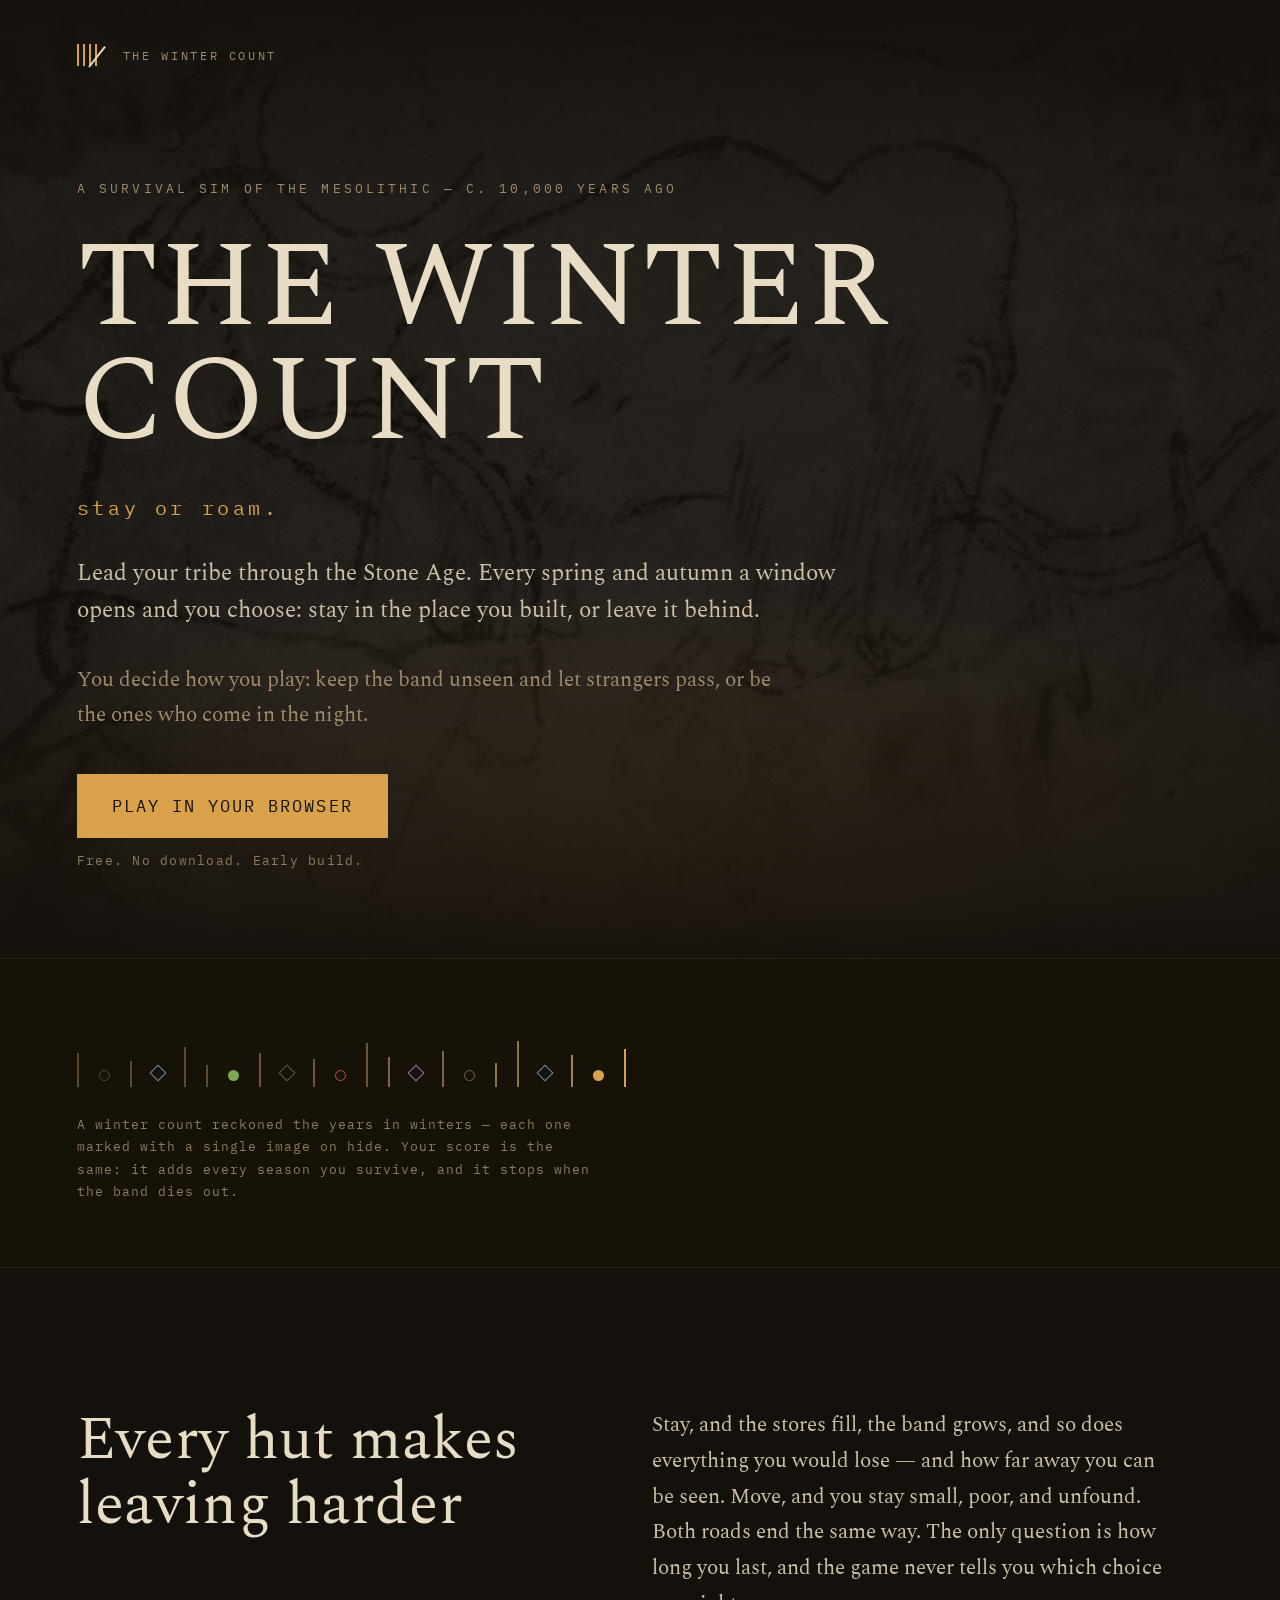
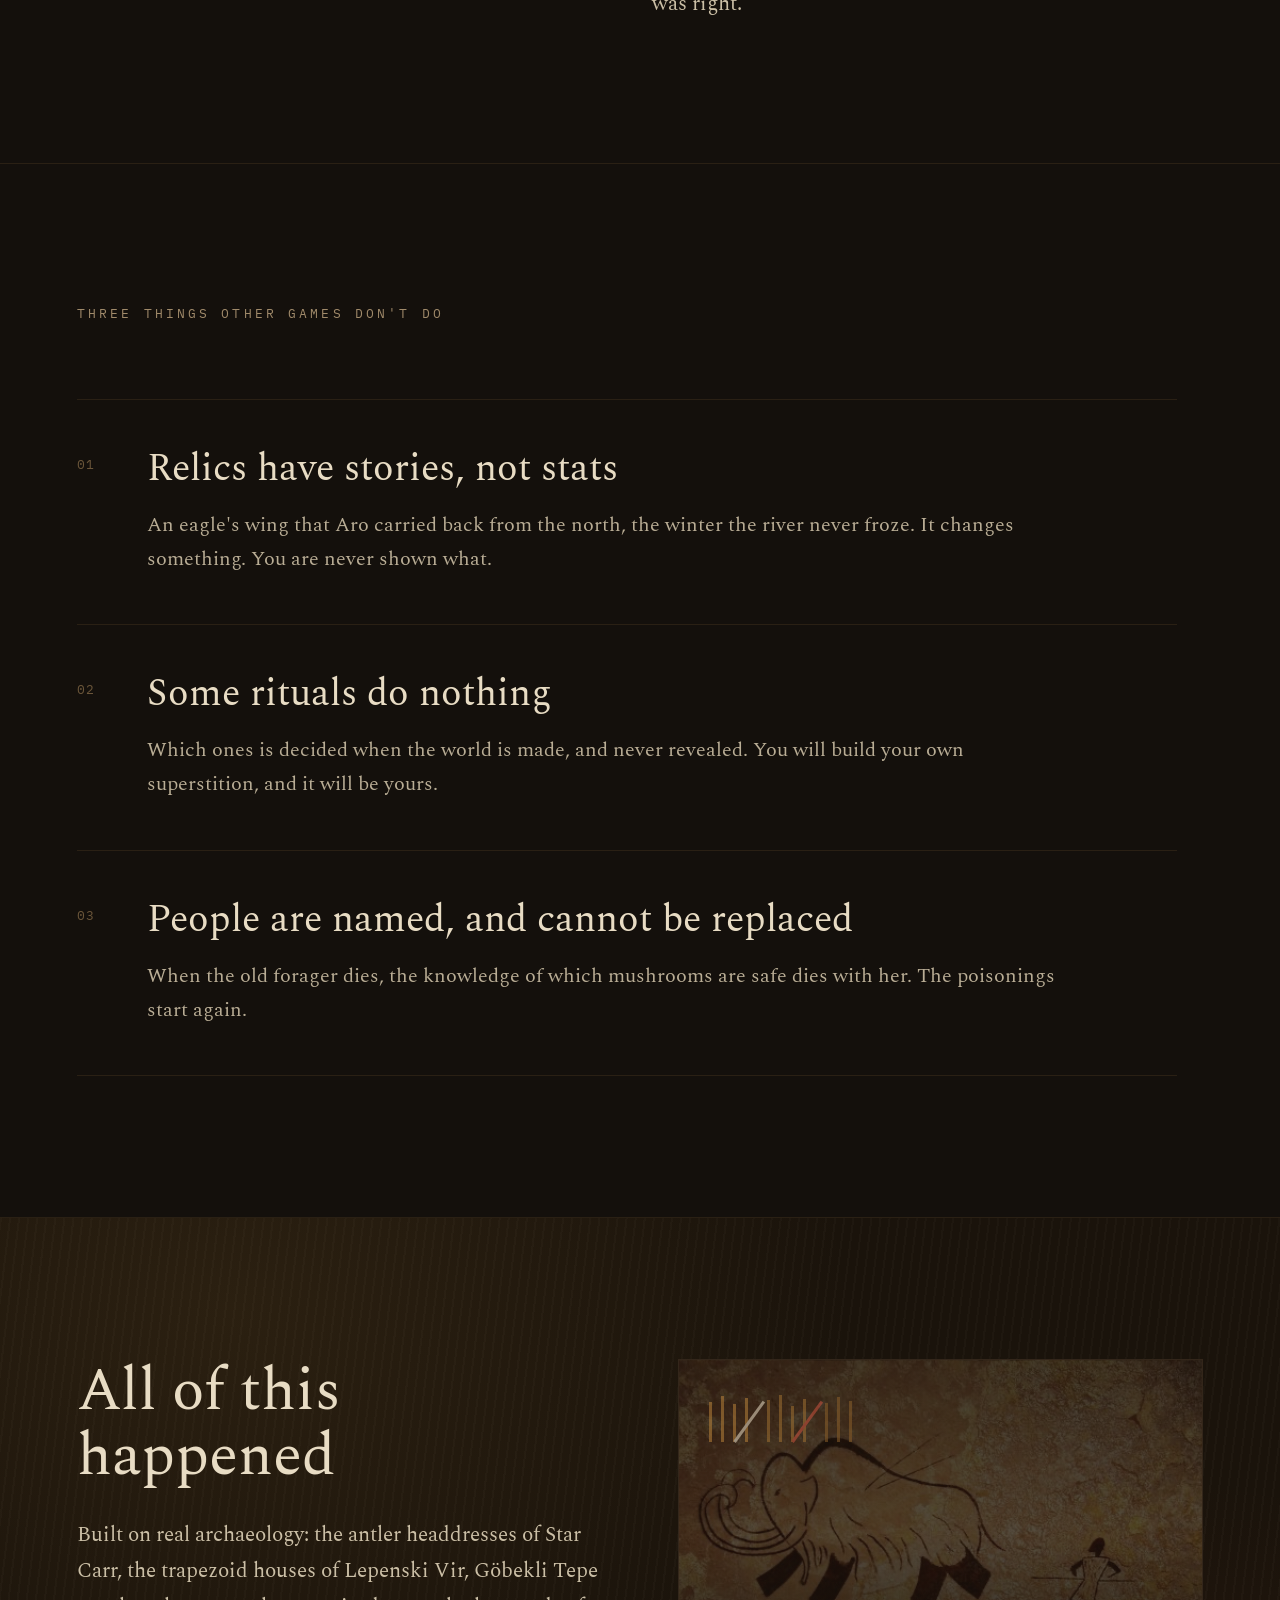
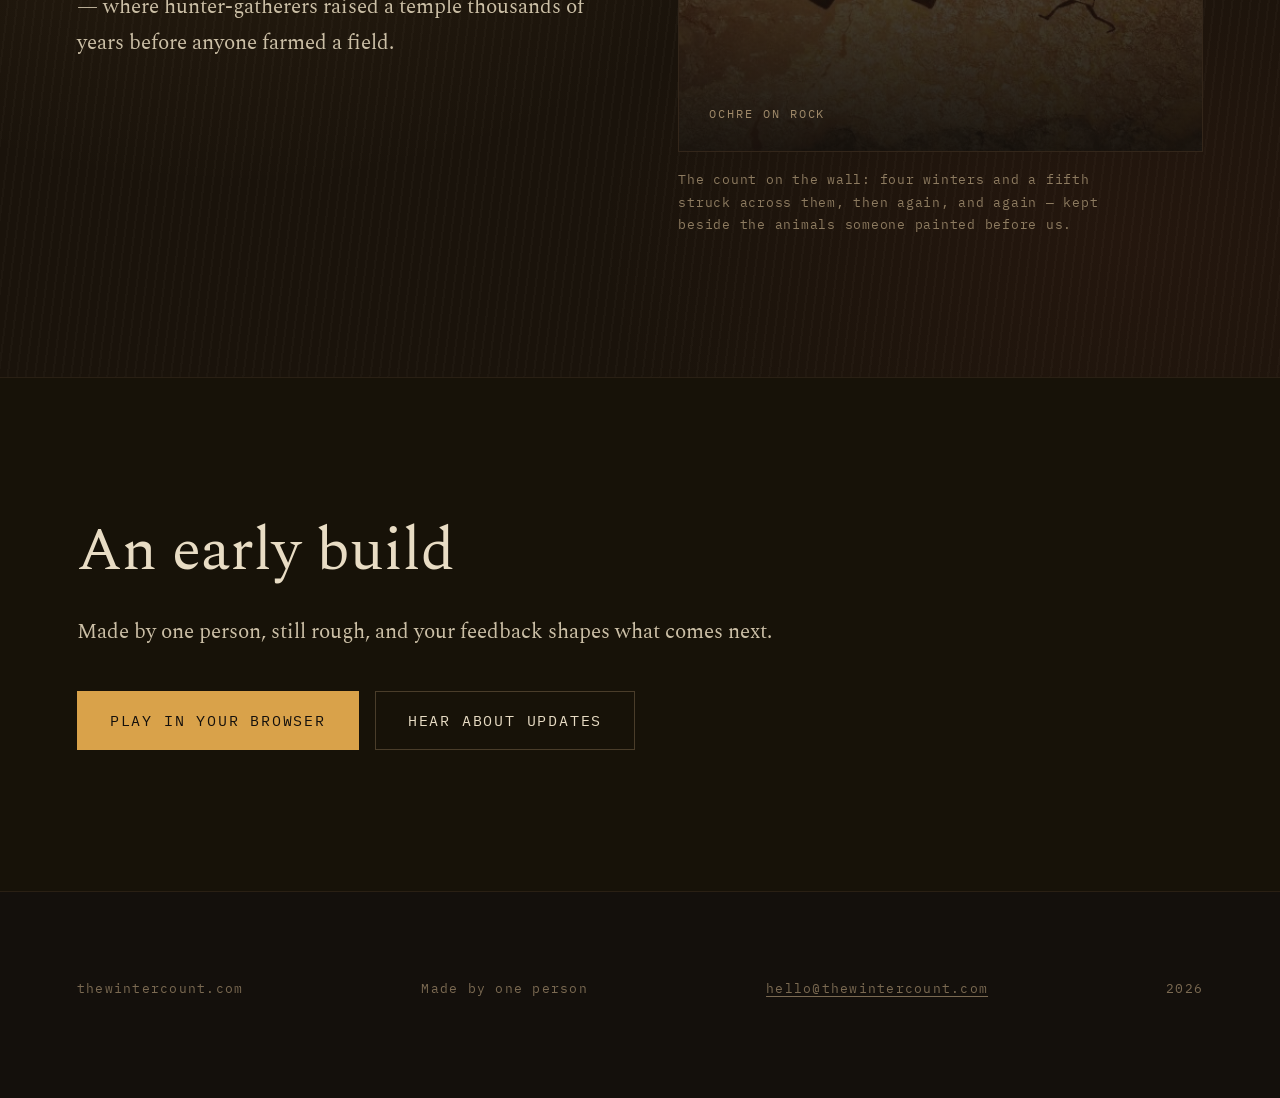
==== game/site/index.html @ fbb7d9b0 "Avaleht: The Winter Count landing page Claude Designi kujundus staatiliseks lehesk: React+dc-runtime" ====
<!DOCTYPE html>
<html lang="en">
<head>
<meta charset="utf-8">
<meta name="viewport" content="width=device-width, initial-scale=1">
<title>The Winter Count — Stay or roam.</title>
<meta name="description" content="A survival sim of the Mesolithic. Lead a band of hunter-gatherers through the seasons and choose, every spring and autumn: stay in the place you built, or leave it behind. Free in your browser.">
<meta property="og:title" content="The Winter Count — Stay or roam.">
<meta property="og:description" content="Lead your band through the Stone Age. Every hut makes leaving harder. Free in your browser.">
<meta property="og:type" content="website">
<meta property="og:url" content="https://thewintercount.com/">
<link rel="preconnect" href="https://fonts.googleapis.com">
<link rel="preconnect" href="https://fonts.gstatic.com" crossorigin>
<link rel="stylesheet" href="https://fonts.googleapis.com/css2?family=Spectral:ital,wght@0,400;0,500;0,600;0,700;1,400&family=IBM+Plex+Mono:wght@400;500&display=swap">
<style>

  html { -webkit-text-size-adjust: 100%; }
  body { margin: 0; background: #14100c; color: #e8dcc4; font-family: Spectral, Georgia, serif; }
  * { box-sizing: border-box; }
  a { color: #d9a24a; text-decoration-thickness: 1px; text-underline-offset: 3px; }
  a:hover { color: #e8dcc4; }
  ::selection { background: #d9a24a; color: #14100c; }
  :focus-visible { outline: 2px solid #d9a24a; outline-offset: 3px; }
  @keyframes emberDrift { 0% { opacity: .55; transform: translateY(0) scale(1); } 50% { opacity: .8; transform: translateY(-6px) scale(1.03); } 100% { opacity: .55; transform: translateY(0) scale(1); } }
  @media (prefers-reduced-motion: reduce) { * { animation: none !important; transition: none !important; } }


/* väikeekraani märkus: nähtav ainult kitsal ekraanil (asendab JS-i) */
.small-screen-note { display: none; }
@media (max-width: 820px) { .small-screen-note { display: block; } }

</style>
</head>
<body>
<main style="max-width:100%;overflow-x:hidden">

  <section style="position:relative;min-height:92vh;display:flex;flex-direction:column;justify-content:flex-end;padding:clamp(110px,16vw,180px) clamp(20px,6vw,88px) clamp(40px,7vw,96px);border-bottom:1px solid #2a2014">
    <div aria-hidden="true" style="position:absolute;inset:0;background:radial-gradient(120% 70% at 50% 108%, #4a3418 0%, #2a2014 34%, #14100c 72%);animation:emberDrift 14s ease-in-out infinite;pointer-events:none"></div>
    <div aria-hidden="true" style="position:absolute;inset:0;background-image:url(&quot;img/rock.jpg&quot;);background-size:cover;background-position:60% 40%;opacity:.085;filter:grayscale(1) contrast(1.25) brightness(.95);mix-blend-mode:luminosity;pointer-events:none"></div>
    <div aria-hidden="true" style="position:absolute;left:0;right:0;bottom:0;height:34vh;background:linear-gradient(to top, rgba(20,16,12,.92), rgba(20,16,12,0));pointer-events:none"></div>
    <div aria-hidden="true" style="position:absolute;left:0;right:0;top:0;height:26vh;background:linear-gradient(to bottom, rgba(20,16,12,.88), rgba(20,16,12,0));pointer-events:none"></div>

    <header style="position:absolute;top:clamp(22px,4vw,44px);left:clamp(20px,6vw,88px);right:clamp(20px,6vw,88px);display:flex;align-items:center;gap:20px">
      <span aria-hidden="true" style="position:relative;display:block;width:26px;height:22px;flex:0 0 auto">
        <span style="position:absolute;left:0;bottom:0;width:2px;height:22px;background:#d9a24a"></span>
        <span style="position:absolute;left:6px;bottom:0;width:2px;height:22px;background:#d9a24a"></span>
        <span style="position:absolute;left:12px;bottom:0;width:2px;height:22px;background:#d9a24a"></span>
        <span style="position:absolute;left:18px;bottom:0;width:2px;height:22px;background:#d9a24a"></span>
        <span style="position:absolute;left:11px;bottom:-1px;width:2px;height:26px;background:#e8dcc4;transform:rotate(38deg);transform-origin:bottom center"></span>
      </span>
      <span style="font-family:'IBM Plex Mono',monospace;font-size:12px;letter-spacing:.22em;text-transform:uppercase;color:#a08a6a">The Winter Count</span>
    </header>

    <div style="position:relative;display:flex;flex-direction:column;gap:clamp(20px,3vw,34px);max-width:960px">
      <p style="margin:0;font-family:'IBM Plex Mono',monospace;font-size:13px;letter-spacing:.24em;text-transform:uppercase;color:#a08a6a">A survival sim of the Mesolithic — c. 10,000 years ago</p>
      <h1 style="margin:0;font-weight:400;font-size:clamp(44px,9.5vw,124px);line-height:.94;letter-spacing:.01em;color:#e8dcc4;text-wrap:balance">THE WINTER<br>COUNT</h1>
      <p style="margin:0;font-family:'IBM Plex Mono',monospace;font-size:clamp(15px,2.2vw,20px);letter-spacing:.18em;text-transform:lowercase;color:#d9a24a">Stay or roam.</p>
      <p style="margin:0;max-width:34em;font-size:clamp(18px,2.3vw,23px);line-height:1.62;color:#cbbfa6;text-wrap:pretty">Lead your tribe through the Stone Age. Every spring and autumn a window opens and you choose: stay in the place you built, or leave it behind.</p>
      <p style="margin:0;max-width:34em;font-size:clamp(17px,2.1vw,21px);line-height:1.64;color:#a08a6a;text-wrap:pretty">You decide how you play: keep the band unseen and let strangers pass, or be the ones who come in the night.</p>

      <div style="display:flex;flex-direction:column;gap:14px;align-items:flex-start;margin-top:8px">
        <a href="/play" style="display:inline-block;background:#d9a24a;color:#14100c;font-family:'IBM Plex Mono',monospace;font-size:clamp(14px,1.6vw,17px);letter-spacing:.12em;text-transform:uppercase;padding:20px 34px;min-height:56px;text-decoration:none;border:1px solid #d9a24a" style-hover="background:#e8dcc4;border-color:#e8dcc4">Play in your browser</a>
        <p style="margin:0;font-family:'IBM Plex Mono',monospace;font-size:12.5px;letter-spacing:.1em;color:#8d7b60">Free. No download. Early build.</p>
        <p style="margin:0;font-family:'IBM Plex Mono',monospace;font-size:12.5px;line-height:1.7;letter-spacing:.06em;color:#6a8caf;max-width:30em" class="small-screen-note">It runs on a phone, but the game reads better on a larger screen.</p>
      </div>
    </div>
  </section>

  <section aria-label="One mark for each winter survived" style="padding:clamp(36px,5vw,64px) clamp(20px,6vw,88px);border-bottom:1px solid #2a2014;background:#171208">
    <div style="display:flex;align-items:flex-end;gap:clamp(10px,1.6vw,20px);height:64px;overflow:hidden">
      <div style="width:2px;height:34px;background:#5c4a30"></div>
      <div style="width:11px;height:11px;border:1px solid #5c4a30;border-radius:50%;margin-bottom:6px"></div>
      <div style="width:2px;height:26px;background:#5c4a30"></div>
      <div style="width:12px;height:12px;border:1px solid #6a8caf;transform:rotate(45deg);margin-bottom:8px"></div>
      <div style="width:2px;height:40px;background:#5c4a30"></div>
      <div style="width:2px;height:22px;background:#5c4a30"></div>
      <div style="width:11px;height:11px;background:#7fa650;border-radius:50%;margin-bottom:6px"></div>
      <div style="width:2px;height:34px;background:#6b563a"></div>
      <div style="width:12px;height:12px;border:1px solid #6b563a;transform:rotate(45deg);margin-bottom:8px"></div>
      <div style="width:2px;height:28px;background:#6b563a"></div>
      <div style="width:11px;height:11px;border:1px solid #c9503c;border-radius:50%;margin-bottom:6px"></div>
      <div style="width:2px;height:44px;background:#6b563a"></div>
      <div style="width:2px;height:30px;background:#7b6544"></div>
      <div style="width:12px;height:12px;border:1px solid #a06ac9;transform:rotate(45deg);margin-bottom:8px"></div>
      <div style="width:2px;height:36px;background:#7b6544"></div>
      <div style="width:11px;height:11px;border:1px solid #7b6544;border-radius:50%;margin-bottom:6px"></div>
      <div style="width:2px;height:24px;background:#8b7450"></div>
      <div style="width:2px;height:46px;background:#8b7450"></div>
      <div style="width:12px;height:12px;border:1px solid #6a8caf;transform:rotate(45deg);margin-bottom:8px"></div>
      <div style="width:2px;height:32px;background:#9c8459"></div>
      <div style="width:11px;height:11px;background:#d9a24a;border-radius:50%;margin-bottom:6px"></div>
      <div style="width:2px;height:38px;background:#d9a24a"></div>
    </div>
    <p style="margin:26px 0 0;font-family:'IBM Plex Mono',monospace;font-size:12.5px;line-height:1.8;letter-spacing:.08em;color:#8d7b60;max-width:42em">A winter count reckoned the years in winters — each one marked with a single image on hide. Your score is the same: it adds every season you survive, and it stops when the band dies out.</p>
  </section>

  <section style="padding:clamp(72px,11vw,168px) clamp(20px,6vw,88px);border-bottom:1px solid #2a2014">
    <div style="max-width:1100px;display:grid;gap:clamp(28px,4vw,56px);grid-template-columns:repeat(auto-fit,minmax(300px,1fr))">
      <h2 style="margin:0;font-weight:400;font-size:clamp(30px,5.4vw,60px);line-height:1.08;letter-spacing:.005em;color:#e8dcc4;text-wrap:balance">Every hut makes leaving harder</h2>
      <p style="margin:0;font-size:clamp(17px,2.1vw,21px);line-height:1.7;color:#cbbfa6;text-wrap:pretty">Stay, and the stores fill, the band grows, and so does everything you would lose — and how far away you can be seen. Move, and you stay small, poor, and unfound. Both roads end the same way. The only question is how long you last, and the game never tells you which choice was right.</p>
    </div>
  </section>

  <section style="padding:clamp(72px,11vw,168px) clamp(20px,6vw,88px);border-bottom:1px solid #2a2014">
    <p style="margin:0 0 clamp(40px,6vw,80px);font-family:'IBM Plex Mono',monospace;font-size:13px;letter-spacing:.24em;text-transform:uppercase;color:#a08a6a">Three things other games don't do</p>
    <div style="display:flex;flex-direction:column;gap:0;max-width:1100px">
      <div style="display:grid;grid-template-columns:auto minmax(0,1fr);gap:clamp(18px,4vw,64px);align-items:start;padding:clamp(28px,4vw,48px) 0;border-top:1px solid #2a2014">
        <span style="font-family:'IBM Plex Mono',monospace;font-size:13px;letter-spacing:.1em;color:#6b563a;padding-top:.6em">01</span>
        <div style="display:flex;flex-direction:column;gap:16px">
          <h3 style="margin:0;font-weight:400;font-size:clamp(24px,3.4vw,38px);line-height:1.15;color:#e8dcc4">Relics have stories, not stats</h3>
          <p style="margin:0;max-width:46em;font-size:clamp(16.5px,1.9vw,20px);line-height:1.72;color:#b9ad95;text-wrap:pretty">An eagle's wing that Aro carried back from the north, the winter the river never froze. It changes something. You are never shown what.</p>
        </div>
      </div>
      <div style="display:grid;grid-template-columns:auto minmax(0,1fr);gap:clamp(18px,4vw,64px);align-items:start;padding:clamp(28px,4vw,48px) 0;border-top:1px solid #2a2014">
        <span style="font-family:'IBM Plex Mono',monospace;font-size:13px;letter-spacing:.1em;color:#6b563a;padding-top:.6em">02</span>
        <div style="display:flex;flex-direction:column;gap:16px">
          <h3 style="margin:0;font-weight:400;font-size:clamp(24px,3.4vw,38px);line-height:1.15;color:#e8dcc4">Some rituals do nothing</h3>
          <p style="margin:0;max-width:46em;font-size:clamp(16.5px,1.9vw,20px);line-height:1.72;color:#b9ad95;text-wrap:pretty">Which ones is decided when the world is made, and never revealed. You will build your own superstition, and it will be yours.</p>
        </div>
      </div>
      <div style="display:grid;grid-template-columns:auto minmax(0,1fr);gap:clamp(18px,4vw,64px);align-items:start;padding:clamp(28px,4vw,48px) 0;border-top:1px solid #2a2014;border-bottom:1px solid #2a2014">
        <span style="font-family:'IBM Plex Mono',monospace;font-size:13px;letter-spacing:.1em;color:#6b563a;padding-top:.6em">03</span>
        <div style="display:flex;flex-direction:column;gap:16px">
          <h3 style="margin:0;font-weight:400;font-size:clamp(24px,3.4vw,38px);line-height:1.15;color:#e8dcc4">People are named, and cannot be replaced</h3>
          <p style="margin:0;max-width:46em;font-size:clamp(16.5px,1.9vw,20px);line-height:1.72;color:#b9ad95;text-wrap:pretty">When the old forager dies, the knowledge of which mushrooms are safe dies with her. The poisonings start again.</p>
        </div>
      </div>
    </div>
  </section>

  <section style="position:relative;padding:clamp(72px,11vw,168px) clamp(20px,6vw,88px);border-bottom:1px solid #2a2014;background-color:#1a130b;background-image:radial-gradient(70% 90% at 18% 12%, rgba(217,162,74,.09), transparent 70%), radial-gradient(60% 70% at 88% 82%, rgba(201,80,60,.06), transparent 70%), repeating-linear-gradient(97deg, rgba(232,220,196,.022) 0 2px, transparent 2px 9px)">
    <div style="display:grid;gap:clamp(40px,6vw,80px);grid-template-columns:repeat(auto-fit,minmax(320px,1fr));max-width:1240px;align-items:start">
      <div style="display:flex;flex-direction:column;gap:clamp(22px,3vw,30px)">
        <h2 style="margin:0;font-weight:400;font-size:clamp(30px,5.4vw,60px);line-height:1.08;color:#e8dcc4">All of this happened</h2>
        <p style="margin:0;font-size:clamp(17px,2.1vw,21px);line-height:1.7;color:#cbbfa6;text-wrap:pretty">Built on real archaeology: the antler headdresses of Star Carr, the trapezoid houses of Lepenski Vir, Göbekli Tepe — where hunter-gatherers raised a temple thousands of years before anyone farmed a field.</p>
      </div>
      <figure style="margin:0;display:flex;flex-direction:column;gap:16px">
        <div style="position:relative;aspect-ratio:4/3;border:1px solid #33261a;background-color:#20180f;display:flex;align-items:flex-end;justify-content:flex-start;padding:clamp(18px,3vw,30px);overflow:hidden">
          <div aria-hidden="true" style="position:absolute;inset:0;background-image:url(&quot;img/count.jpg&quot;);background-size:cover;background-position:center;opacity:.42;filter:saturate(.7) brightness(.72) contrast(1.05)"></div>
          <div aria-hidden="true" style="position:absolute;inset:0;background:linear-gradient(to top, rgba(20,16,12,.85), rgba(20,16,12,.15) 55%, rgba(20,16,12,.35))"></div>
          <div aria-hidden="true" style="position:absolute;top:clamp(18px,3vw,30px);left:clamp(18px,3vw,30px);right:clamp(18px,3vw,30px);display:flex;align-items:flex-end;gap:9px;height:52px;opacity:.55">
            <div style="width:3px;height:40px;background:#b8823a"></div>
            <div style="width:3px;height:46px;background:#b8823a"></div>
            <div style="width:3px;height:38px;background:#b8823a"></div>
            <div style="width:3px;height:44px;background:#b8823a"></div>
            <div style="width:3px;height:50px;background:#e8dcc4;transform:rotate(36deg);transform-origin:bottom center;margin-left:-24px"></div>
            <div style="width:3px;height:42px;background:#9e6f31;margin-left:22px"></div>
            <div style="width:3px;height:47px;background:#9e6f31"></div>
            <div style="width:3px;height:36px;background:#9e6f31"></div>
            <div style="width:3px;height:43px;background:#9e6f31"></div>
            <div style="width:3px;height:50px;background:#c9503c;transform:rotate(36deg);transform-origin:bottom center;margin-left:-24px"></div>
            <div style="width:3px;height:39px;background:#8a5f2a;margin-left:22px"></div>
            <div style="width:3px;height:45px;background:#8a5f2a"></div>
            <div style="width:3px;height:41px;background:#8a5f2a"></div>
          </div>
          <span style="position:relative;font-family:'IBM Plex Mono',monospace;font-size:12px;letter-spacing:.16em;text-transform:uppercase;color:#a08a6a">ochre on rock</span>
        </div>
        <figcaption style="margin:0;font-family:'IBM Plex Mono',monospace;font-size:12.5px;line-height:1.8;letter-spacing:.06em;color:#8d7b60;max-width:34em">The count on the wall: four winters and a fifth struck across them, then again, and again — kept beside the animals someone painted before us.</figcaption>
      </figure>
    </div>
  </section>

  <section style="padding:clamp(72px,11vw,168px) clamp(20px,6vw,88px);border-bottom:1px solid #2a2014;background:#171208">
    <div style="max-width:760px;display:flex;flex-direction:column;gap:clamp(22px,3vw,32px)">
      <h2 style="margin:0;font-weight:400;font-size:clamp(30px,5.4vw,60px);line-height:1.08;color:#e8dcc4">An early build</h2>
      <p style="margin:0;font-size:clamp(17px,2.1vw,21px);line-height:1.7;color:#cbbfa6;text-wrap:pretty">Made by one person, still rough, and your feedback shapes what comes next.</p>
      <div style="display:flex;flex-wrap:wrap;gap:16px;margin-top:8px">
        <a href="/play" style="display:inline-block;background:#d9a24a;color:#14100c;font-family:'IBM Plex Mono',monospace;font-size:15px;letter-spacing:.12em;text-transform:uppercase;padding:19px 32px;text-decoration:none;border:1px solid #d9a24a" style-hover="background:#e8dcc4;border-color:#e8dcc4">Play in your browser</a>
        <a href="mailto:hello@thewintercount.com?subject=The%20Winter%20Count%20—%20updates" style="display:inline-block;background:transparent;color:#e8dcc4;font-family:'IBM Plex Mono',monospace;font-size:15px;letter-spacing:.12em;text-transform:uppercase;padding:19px 32px;text-decoration:none;border:1px solid #4a3d2a" style-hover="border-color:#d9a24a;color:#d9a24a">Hear about updates</a>
      </div>
    </div>
  </section>

  <footer style="padding:clamp(48px,7vw,88px) clamp(20px,6vw,88px) clamp(56px,8vw,104px);display:flex;flex-wrap:wrap;gap:12px 40px;justify-content:space-between;align-items:baseline;font-family:'IBM Plex Mono',monospace;font-size:12.5px;letter-spacing:.1em;color:#7b6a52">
    <span>thewintercount.com</span>
    <span>Made by one person</span>
    <span><a href="mailto:hello@thewintercount.com" style="color:#7b6a52">hello@thewintercount.com</a></span>
    <span>2026</span>
  </footer>

</main>
</body>
</html>
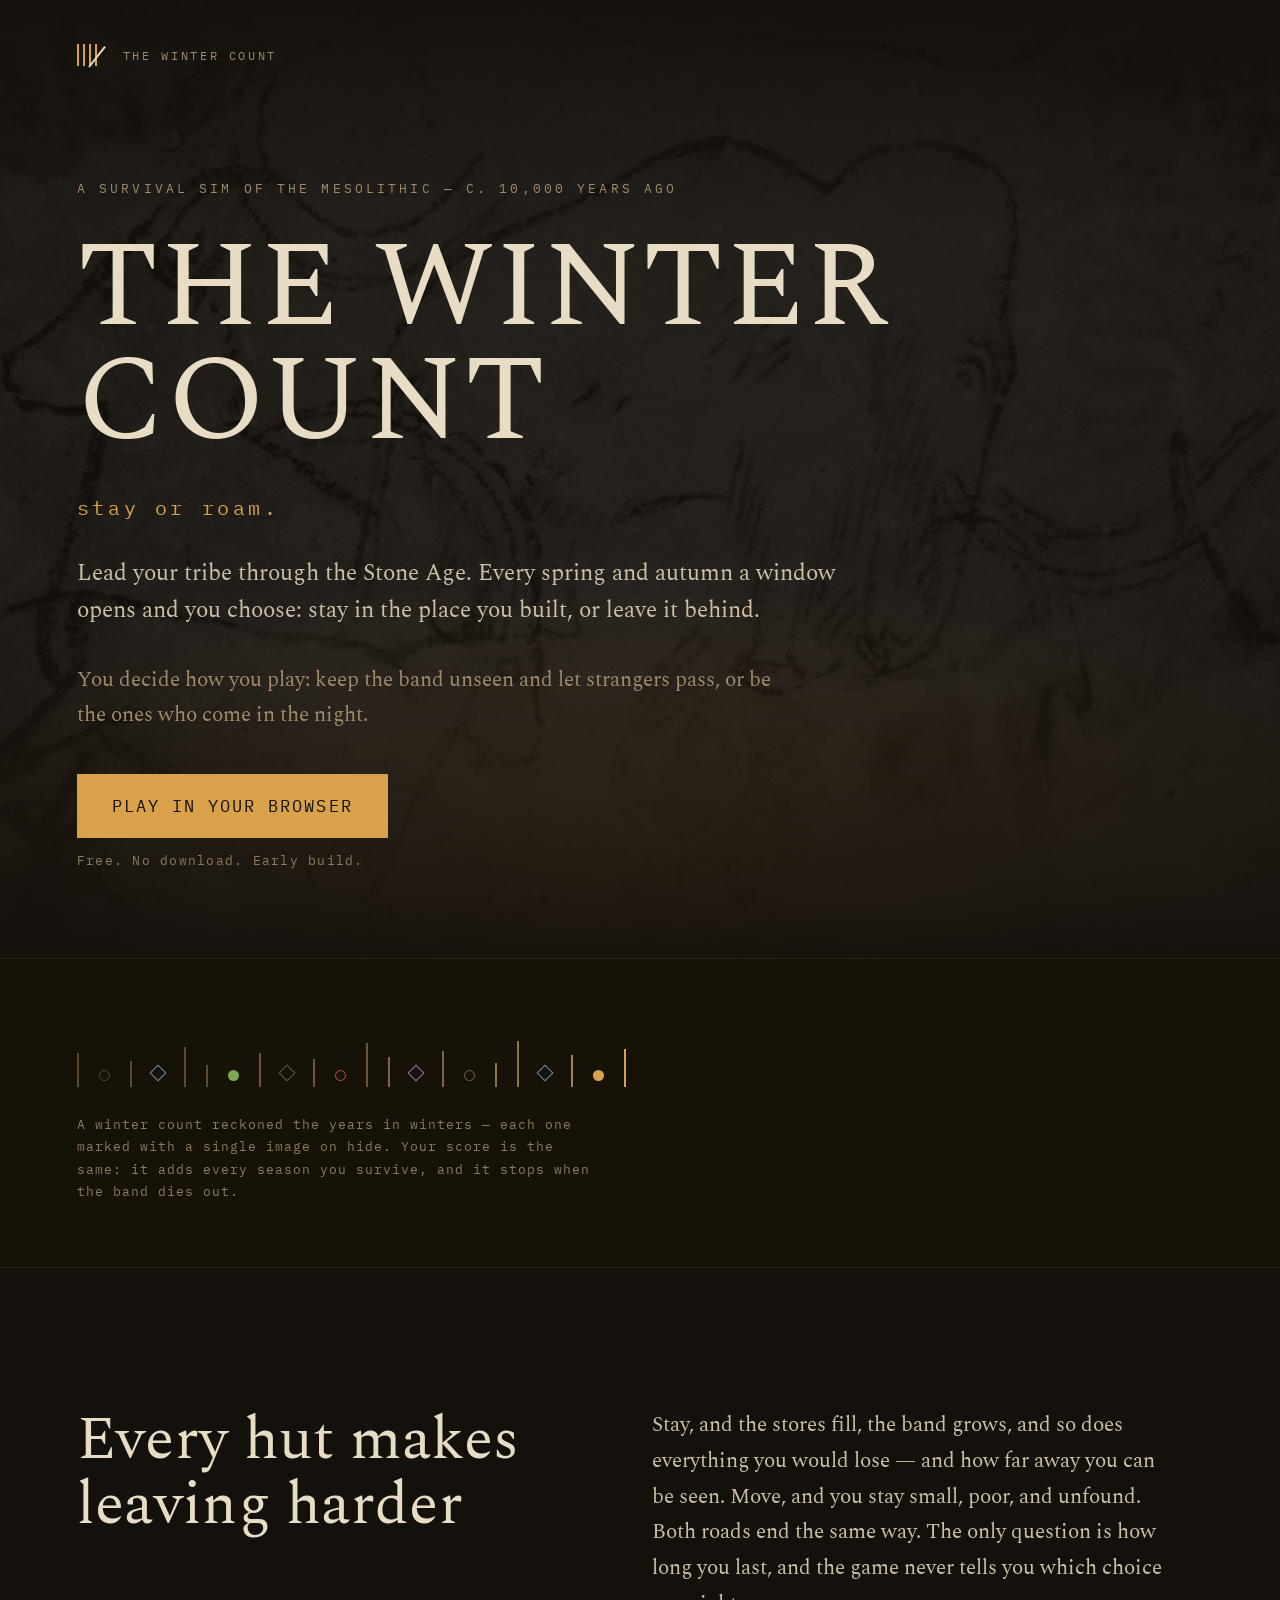
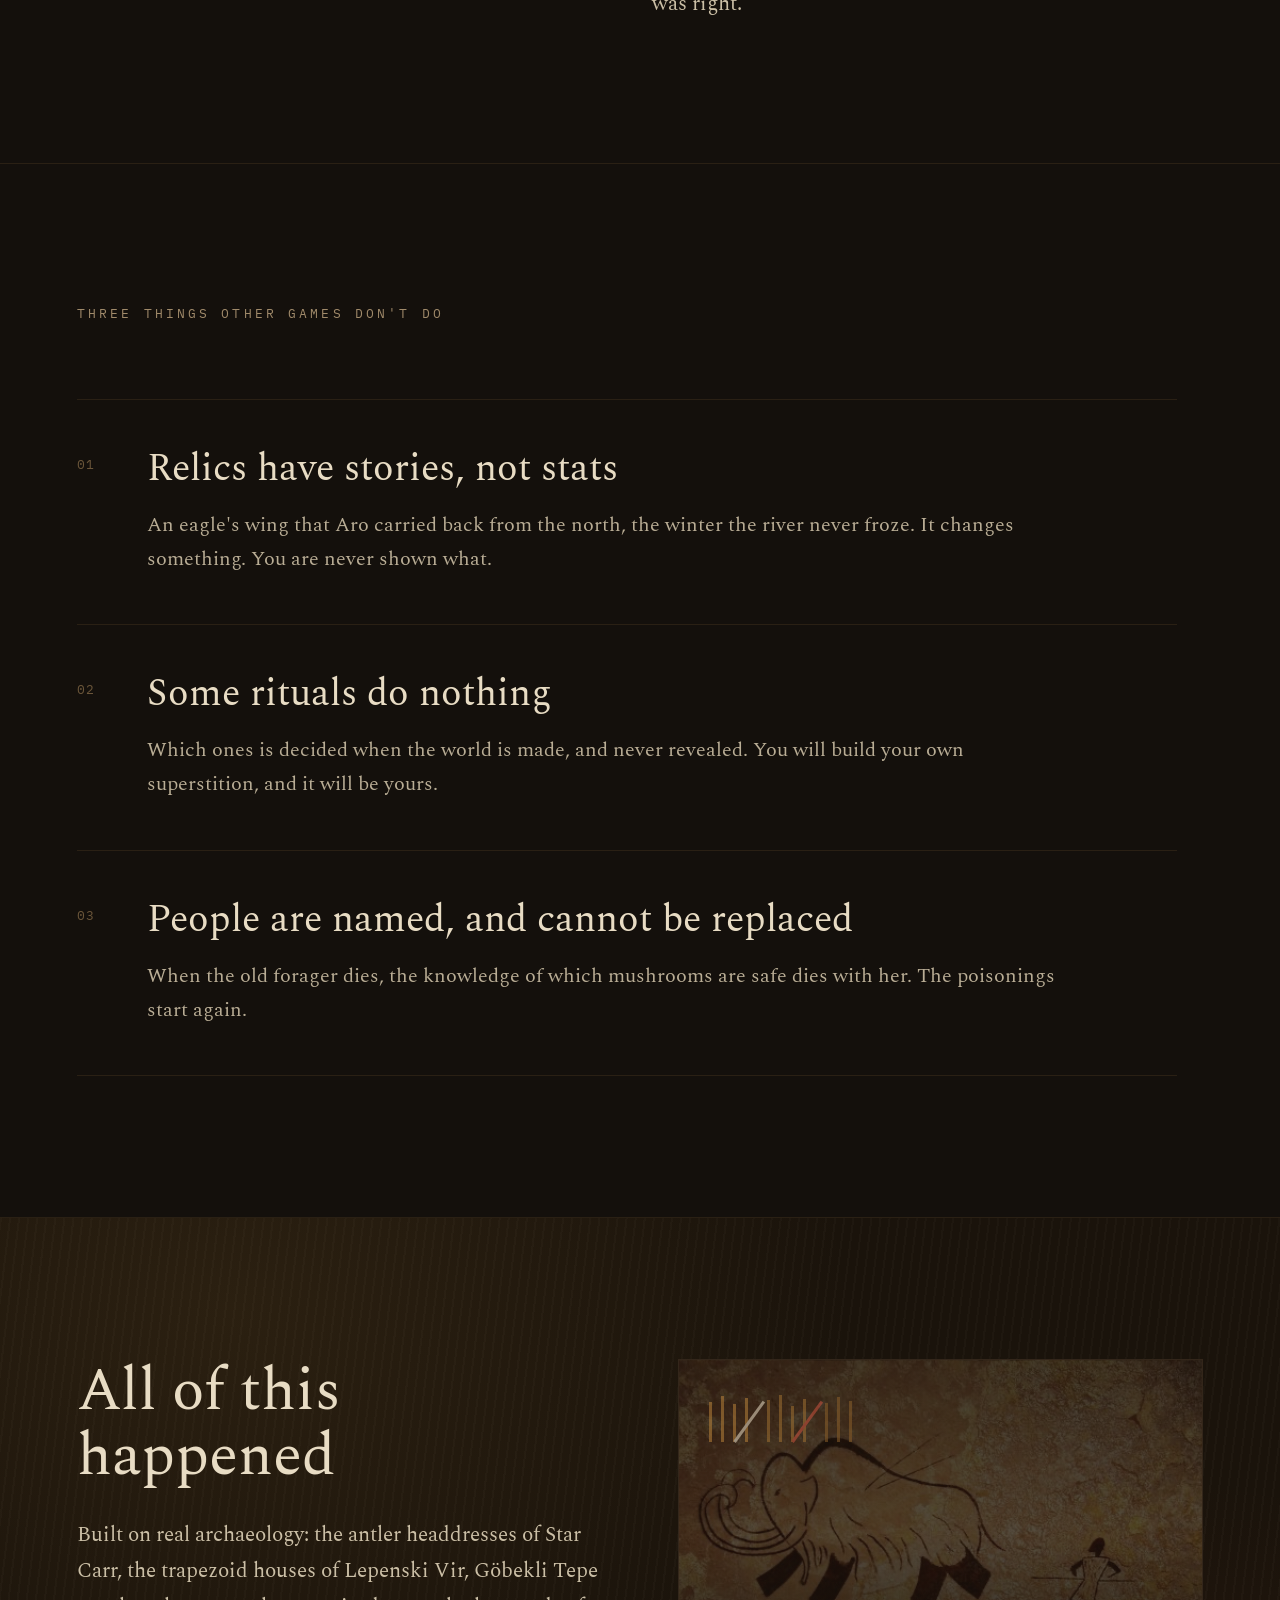
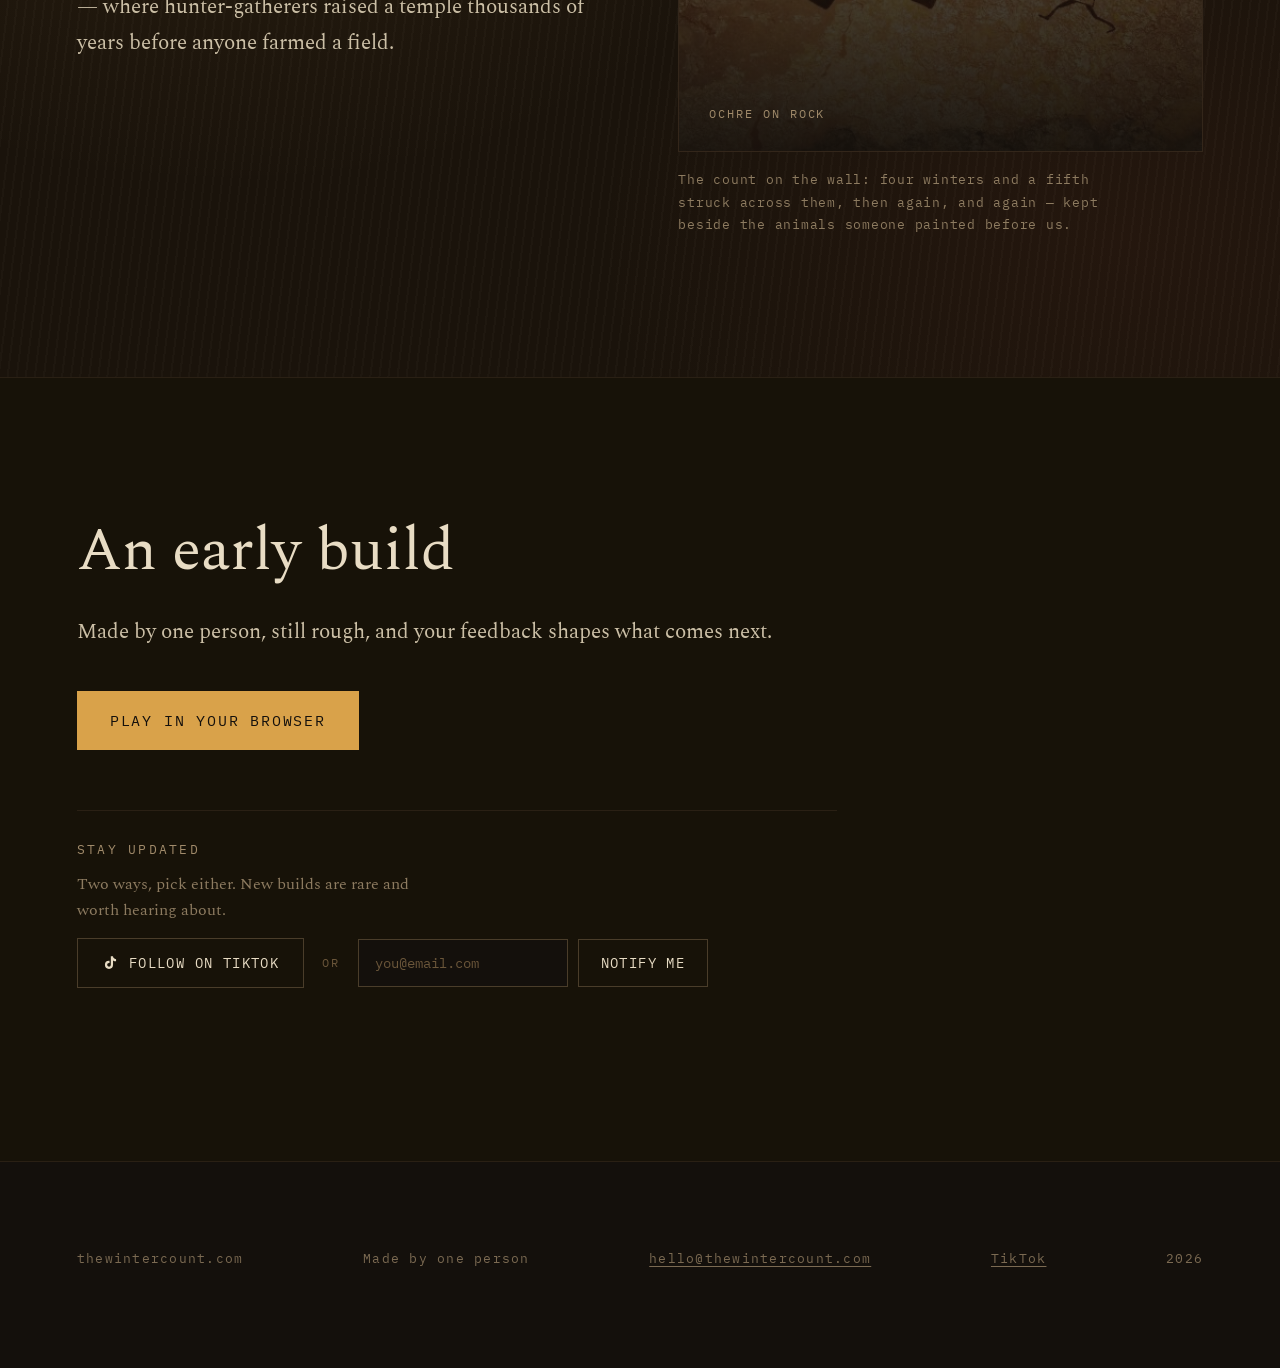
==== commit 2a91332f: "Avaleht: TikTok ja e-posti tellimus Stay updated -plokk annab valida: TikTok follow või e-posti aadr" ====
--- a/game/site/index.html
+++ b/game/site/index.html
@@ -9,6 +9,7 @@
 <meta property="og:description" content="Lead your band through the Stone Age. Every hut makes leaving harder. Free in your browser.">
 <meta property="og:type" content="website">
 <meta property="og:url" content="https://thewintercount.com/">
+<link rel="icon" type="image/svg+xml" href="/favicon.svg">
 <link rel="preconnect" href="https://fonts.googleapis.com">
 <link rel="preconnect" href="https://fonts.gstatic.com" crossorigin>
 <link rel="stylesheet" href="https://fonts.googleapis.com/css2?family=Spectral:ital,wght@0,400;0,500;0,600;0,700;1,400&family=IBM+Plex+Mono:wght@400;500&display=swap">
@@ -29,6 +30,53 @@
 .small-screen-note { display: none; }
 @media (max-width: 820px) { .small-screen-note { display: block; } }
 
+
+  /* --- Play-nupp klassina (oli inline) --- */
+  .btn-primary { display:inline-block; background:#d9a24a; color:#14100c;
+    font-family:'IBM Plex Mono',monospace; font-size:15px; letter-spacing:.12em;
+    text-transform:uppercase; padding:19px 32px; text-decoration:none; border:1px solid #d9a24a; }
+  .btn-primary:hover { background:#e8dcc4; border-color:#e8dcc4; color:#14100c; }
+
+  /* --- Stay updated --- */
+  .stay-block { margin-top: clamp(18px,3vw,28px); padding-top: clamp(22px,3vw,30px);
+    border-top: 1px solid #2a2014; display:flex; flex-direction:column; gap:14px; }
+  .stay-title { margin:0; font-family:'IBM Plex Mono',monospace; font-size:12.5px;
+    letter-spacing:.18em; text-transform:uppercase; color:#a08a6a; font-weight:400; }
+  .stay-sub { margin:0; font-size:16px; line-height:1.65; color:#8d7b60; max-width:44ch; }
+  .stay-row { display:flex; flex-wrap:wrap; align-items:center; gap:14px 18px; }
+
+  .tiktok-btn { display:inline-flex; align-items:center; gap:10px; padding:15px 24px;
+    font-family:'IBM Plex Mono',monospace; font-size:14px; letter-spacing:.1em;
+    text-transform:uppercase; color:#e8dcc4; text-decoration:none; border:1px solid #4a3d2a;
+    background:transparent; transition:border-color .15s, color .15s; }
+  .tiktok-btn:hover { border-color:#d9a24a; color:#d9a24a; }
+  .tiktok-btn svg { flex:none; }
+
+  .stay-or { font-family:'IBM Plex Mono',monospace; font-size:12px; letter-spacing:.14em;
+    text-transform:uppercase; color:#6b563a; }
+
+  .mail-form { display:flex; flex-wrap:wrap; gap:10px; }
+  .mail-form input { background:#14100c; color:#e8dcc4; border:1px solid #4a3d2a;
+    font-family:'IBM Plex Mono',monospace; font-size:14px; padding:14px 16px; min-width:15em; }
+  .mail-form input::placeholder { color:#6b563a; }
+  .mail-form input:focus { outline:none; border-color:#d9a24a; }
+  .mail-form button { background:transparent; color:#e8dcc4; border:1px solid #4a3d2a;
+    font-family:'IBM Plex Mono',monospace; font-size:14px; letter-spacing:.1em;
+    text-transform:uppercase; padding:14px 22px; cursor:pointer;
+    transition:border-color .15s, color .15s; }
+  .mail-form button:hover:not(:disabled) { border-color:#d9a24a; color:#d9a24a; }
+  .mail-form button:disabled { opacity:.5; cursor:default; }
+
+  .stay-msg { margin:0; min-height:1.4em; font-family:'IBM Plex Mono',monospace;
+    font-size:13px; letter-spacing:.04em; color:#7fa650; }
+  .stay-msg.err { color:#c9503c; }
+
+  @media (max-width: 560px) {
+    .stay-or { display:none; }
+    .stay-row { flex-direction:column; align-items:stretch; }
+    .tiktok-btn { justify-content:center; }
+    .mail-form input { min-width:0; flex:1; }
+  }
 </style>
 </head>
 <body>
@@ -165,8 +213,31 @@
       <h2 style="margin:0;font-weight:400;font-size:clamp(30px,5.4vw,60px);line-height:1.08;color:#e8dcc4">An early build</h2>
       <p style="margin:0;font-size:clamp(17px,2.1vw,21px);line-height:1.7;color:#cbbfa6;text-wrap:pretty">Made by one person, still rough, and your feedback shapes what comes next.</p>
       <div style="display:flex;flex-wrap:wrap;gap:16px;margin-top:8px">
-        <a href="/play" style="display:inline-block;background:#d9a24a;color:#14100c;font-family:'IBM Plex Mono',monospace;font-size:15px;letter-spacing:.12em;text-transform:uppercase;padding:19px 32px;text-decoration:none;border:1px solid #d9a24a" style-hover="background:#e8dcc4;border-color:#e8dcc4">Play in your browser</a>
-        <a href="mailto:hello@thewintercount.com?subject=The%20Winter%20Count%20—%20updates" style="display:inline-block;background:transparent;color:#e8dcc4;font-family:'IBM Plex Mono',monospace;font-size:15px;letter-spacing:.12em;text-transform:uppercase;padding:19px 32px;text-decoration:none;border:1px solid #4a3d2a" style-hover="border-color:#d9a24a;color:#d9a24a">Hear about updates</a>
+        <a href="/play" class="btn-primary">Play in your browser</a>
+      </div>
+
+      <div class="stay-block">
+        <h3 class="stay-title">Stay updated</h3>
+        <p class="stay-sub">Two ways, pick either. New builds are rare and worth hearing about.</p>
+
+        <div class="stay-row">
+          <a class="tiktok-btn" href="https://www.tiktok.com/@thewintercount" target="_blank" rel="noopener">
+            <svg viewBox="0 0 24 24" width="17" height="17" aria-hidden="true" focusable="false">
+              <path fill="currentColor" d="M16.6 5.82A4.28 4.28 0 0 1 15.54 3h-3.09v12.4a2.59 2.59 0 0 1-2.59 2.5 2.59 2.59 0 0 1 0-5.18c.27 0 .53.04.77.12v-3.2a5.7 5.7 0 0 0-.77-.05A5.72 5.72 0 0 0 4.14 15.3 5.72 5.72 0 0 0 9.86 21a5.72 5.72 0 0 0 5.72-5.72V9.01a7.35 7.35 0 0 0 4.28 1.37V7.3a4.28 4.28 0 0 1-3.26-1.48z"/>
+            </svg>
+            <span>Follow on TikTok</span>
+          </a>
+
+          <span class="stay-or">or</span>
+
+          <form class="mail-form" id="mail-form" novalidate>
+            <input type="email" id="mail-input" name="email" required
+                   placeholder="you@email.com" autocomplete="email" spellcheck="false"
+                   aria-label="Your email address">
+            <button type="submit" id="mail-send">Notify me</button>
+          </form>
+        </div>
+        <p class="stay-msg" id="mail-msg" role="status" aria-live="polite"></p>
       </div>
     </div>
   </section>
@@ -175,9 +246,44 @@
     <span>thewintercount.com</span>
     <span>Made by one person</span>
     <span><a href="mailto:hello@thewintercount.com" style="color:#7b6a52">hello@thewintercount.com</a></span>
+    <span><a href="https://www.tiktok.com/@thewintercount" target="_blank" rel="noopener" style="color:#7b6a52">TikTok</a></span>
     <span>2026</span>
   </footer>
 
 </main>
+
+<script>
+(function () {
+  var f = document.getElementById("mail-form");
+  if (!f) return;
+  var input = document.getElementById("mail-input");
+  var btn = document.getElementById("mail-send");
+  var msg = document.getElementById("mail-msg");
+  function say(text, isErr) { msg.textContent = text; msg.className = "stay-msg" + (isErr ? " err" : ""); }
+  f.addEventListener("submit", function (e) {
+    e.preventDefault();
+    var email = (input.value || "").trim();
+    if (!/^[^\s@]+@[^\s@]+\.[^\s@]{2,}$/.test(email)) {
+      say("That address doesn't look right — check it and try again.", true);
+      input.focus();
+      return;
+    }
+    btn.disabled = true;
+    say("Sending…");
+    fetch("/api/subscribe", {
+      method: "POST",
+      headers: { "Content-Type": "application/json" },
+      body: JSON.stringify({ email: email })
+    }).then(function (r) {
+      if (!r.ok) throw new Error("http " + r.status);
+      f.style.display = "none";
+      say("Noted — you'll hear when the next build lands.");
+    }).catch(function () {
+      btn.disabled = false;
+      say("Couldn't reach the server. Try again, or write to hello@thewintercount.com.", true);
+    });
+  });
+})();
+</script>
 </body>
 </html>
